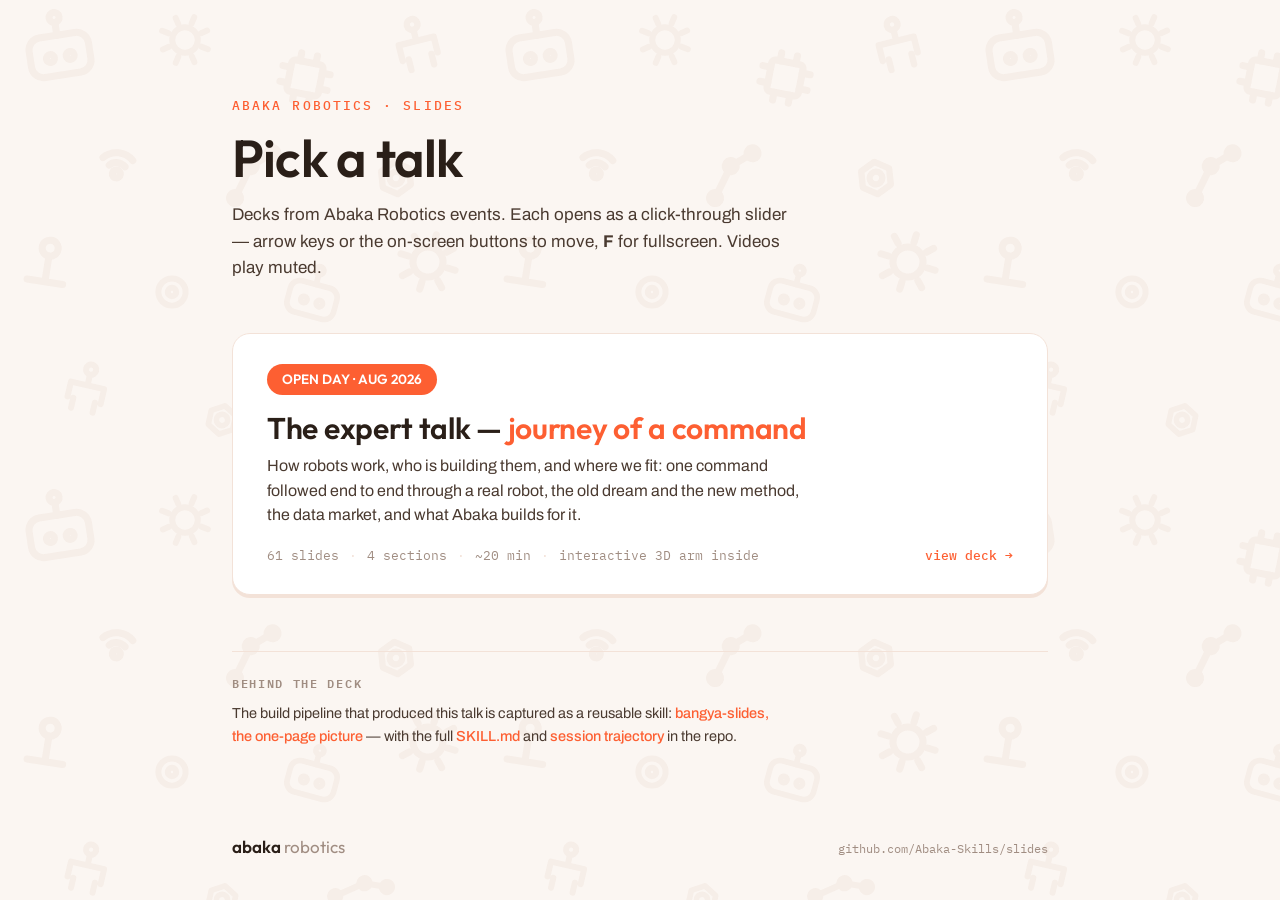
==== index.html @ cda5612f "Open Day expert-talk deck + index page + bangya-slides skill Co-Authored-By: Claude Fable 5 <noreply" ====
<!DOCTYPE html>
<html lang="en">
<head>
<meta charset="UTF-8">
<meta name="viewport" content="width=device-width, initial-scale=1.0">
<title>Abaka Robotics — Slides</title>
<link rel="stylesheet" href="https://fonts.googleapis.com/css2?family=Outfit:wght@400;500;600&family=Archivo:wght@400;500;600&family=IBM+Plex+Mono:wght@400;500;600&display=swap">
<style>
  :root {
    --bg: #fbf6f2;
    --ink: #2a1f18;
    --body: #4a3a30;
    --muted: #a08d82;
    --card: #ffffff;
    --line: #f3e2d8;
    --accent: #fd5f32;
    --ember: #c23f1b;
    --wm-svg: url("data:image/svg+xml,%3Csvg xmlns='http://www.w3.org/2000/svg' viewBox='0 0 480 480'%3E%3Cdefs%3E%3Cg id='h'%3E%3Crect x='-30' y='-20' width='60' height='40' rx='12'/%3E%3Cpath d='M0 -20V-32'/%3E%3Ccircle cx='0' cy='-38' r='5'/%3E%3Ccircle cx='-10' cy='2' r='4'/%3E%3Ccircle cx='10' cy='2' r='4'/%3E%3C/g%3E%3Cg id='g'%3E%3Ccircle r='15'/%3E%3Cpath d='M0 -29v8M0 21v8M-29 0h8M21 0h8M-20 -20l5.5 5.5M14.5 14.5l5.5 5.5M20 -20l-5.5 5.5M-14.5 14.5l-5.5 5.5'/%3E%3C/g%3E%3Cg id='c'%3E%3Cpath d='M-20 10V-8H20V10M-13 10v12M13 10v12M0 -8V-20'/%3E%3Ccircle cx='0' cy='-27' r='6'/%3E%3C/g%3E%3Cg id='r'%3E%3Cpath d='M-22 22L0 -6L24 -14'/%3E%3Ccircle cx='-22' cy='22' r='5.5'/%3E%3Ccircle cx='0' cy='-6' r='5.5'/%3E%3Ccircle cx='24' cy='-14' r='5.5'/%3E%3C/g%3E%3Cg id='n'%3E%3Cpath d='M18 0L9 15.6L-9 15.6L-18 0L-9 -15.6L9 -15.6Z'/%3E%3Ccircle r='7'/%3E%3C/g%3E%3Cg id='p'%3E%3Crect x='-16' y='-16' width='32' height='32' rx='4'/%3E%3Cpath d='M-16 -8h-8M-16 8h-8M16 -8h8M16 8h8M-8 -16v-8M8 -16v-8M-8 16v8M8 16v8'/%3E%3C/g%3E%3Cg id='e'%3E%3Ccircle r='16'/%3E%3Ccircle r='5'/%3E%3C/g%3E%3Cg id='j'%3E%3Cpath d='M-18 20H18M0 20V-6'/%3E%3Ccircle cx='0' cy='-14' r='8'/%3E%3C/g%3E%3Cg id='s'%3E%3Ccircle cx='0' cy='16' r='4'/%3E%3Cpath d='M-8 8A11.3 11.3 0 0 1 8 8M-15 1A21.2 21.2 0 0 1 15 1'/%3E%3C/g%3E%3C/defs%3E%3Cg fill='none' stroke='%23000' stroke-width='7' stroke-linecap='round' stroke-linejoin='round'%3E%3Cuse href='%23h' transform='translate(60 55) rotate(-9)'/%3E%3Cuse href='%23g' transform='translate(185 40) rotate(22) scale(.85)'/%3E%3Cuse href='%23p' transform='translate(305 78) rotate(11)'/%3E%3Cuse href='%23c' transform='translate(418 48) rotate(-14) scale(.9)'/%3E%3Cuse href='%23s' transform='translate(118 158) rotate(6)'/%3E%3Cuse href='%23r' transform='translate(252 172) rotate(-12)'/%3E%3Cuse href='%23n' transform='translate(396 178) rotate(24) scale(.9)'/%3E%3Cuse href='%23j' transform='translate(48 262) rotate(9)'/%3E%3Cuse href='%23e' transform='translate(172 292) scale(.85)'/%3E%3Cuse href='%23h' transform='translate(312 300) rotate(15) scale(.8)'/%3E%3Cuse href='%23g' transform='translate(428 262) rotate(-28)'/%3E%3Cuse href='%23c' transform='translate(86 392) rotate(13) scale(.85)'/%3E%3Cuse href='%23n' transform='translate(222 420) rotate(-18) scale(.8)'/%3E%3Cuse href='%23r' transform='translate(362 408) rotate(28) scale(.9)'/%3E%3C/g%3E%3C/svg%3E");
  }

  * { margin: 0; padding: 0; box-sizing: border-box; }
  html, body { height: 100%; }
  body {
    background: var(--bg);
    color: var(--ink);
    font-family: "Archivo", "Helvetica Neue", Arial, sans-serif;
    line-height: 1.55;
    display: flex; flex-direction: column;
  }

  /* robotic-glyph watermark, bottom layer, drifting very slowly */
  .wm-layer {
    position: fixed; inset: 0; z-index: 0; pointer-events: none;
    background: #b98a6f; opacity: .07;
    -webkit-mask-image: var(--wm-svg); mask-image: var(--wm-svg);
    -webkit-mask-size: 480px; mask-size: 480px;
    -webkit-mask-repeat: repeat; mask-repeat: repeat;
    animation: wm-drift 240s linear infinite;
  }
  @keyframes wm-drift {
    from { -webkit-mask-position: 0 0; mask-position: 0 0; }
    to   { -webkit-mask-position: 480px 480px; mask-position: 480px 480px; }
  }
  @media (prefers-reduced-motion: reduce) { .wm-layer { animation: none; } }

  .wrap {
    position: relative; z-index: 1;
    width: 100%; max-width: 880px; margin: 0 auto;
    padding: 96px 32px 48px;
    flex: 1; display: flex; flex-direction: column;
  }

  .eyebrow {
    font-family: "IBM Plex Mono", monospace;
    font-size: 13px; font-weight: 500; letter-spacing: .16em; text-transform: uppercase;
    color: var(--accent); margin-bottom: 14px;
  }
  h1 {
    font-family: "Outfit", sans-serif; font-size: 52px; font-weight: 600;
    letter-spacing: -.015em; line-height: 1.08; margin-bottom: 16px;
  }
  .lede { color: var(--body); font-size: 17px; max-width: 56ch; margin-bottom: 52px; }

  .talks { display: flex; flex-direction: column; gap: 24px; }
  a.talk {
    display: block; text-decoration: none; color: inherit;
    background: var(--card); border: 1px solid var(--line); border-radius: 18px;
    box-shadow: 0 3px 0 var(--line);
    padding: 30px 34px 28px;
    transition: transform .12s ease, box-shadow .12s ease, border-color .12s ease;
  }
  a.talk:hover {
    transform: translateY(-2px);
    border-color: var(--accent);
    box-shadow: 0 5px 0 var(--accent);
  }
  .talk .tag {
    display: inline-block; background: var(--accent); color: #fff;
    border-radius: 999px; font-family: "Outfit", sans-serif;
    font-weight: 600; font-size: 13.5px; padding: 5px 15px; margin-bottom: 16px;
  }
  .talk h2 {
    font-family: "Outfit", sans-serif; font-size: 30px; font-weight: 600;
    letter-spacing: -.01em; line-height: 1.15; margin-bottom: 8px;
  }
  .talk h2 b { color: var(--accent); font-weight: 600; }
  .talk p { color: var(--body); font-size: 16px; max-width: 60ch; margin-bottom: 18px; }
  .talk .meta {
    font-family: "IBM Plex Mono", monospace; font-size: 12.5px; color: var(--muted);
    display: flex; gap: 10px; flex-wrap: wrap; align-items: center;
  }
  .talk .meta i { font-style: normal; color: var(--line); }
  .talk .meta .go { color: var(--accent); font-weight: 500; margin-left: auto; }

  .aside { margin-top: 56px; border-top: 1px solid var(--line); padding-top: 22px; }
  .aside h3 {
    font-family: "IBM Plex Mono", monospace; font-size: 12px; font-weight: 600;
    letter-spacing: .14em; text-transform: uppercase; color: var(--muted);
    margin-bottom: 10px;
  }
  .aside p { color: var(--body); font-size: 14.5px; max-width: 68ch; }
  .aside a { color: var(--accent); font-weight: 500; text-decoration: none; }
  .aside a:hover { text-decoration: underline; }

  footer {
    position: relative; z-index: 1;
    max-width: 880px; width: 100%; margin: 0 auto; padding: 28px 32px 40px;
    display: flex; justify-content: space-between; align-items: baseline;
  }
  footer .wm { font-family: "Outfit", sans-serif; font-size: 17px; font-weight: 600; }
  footer .wm span { color: var(--muted); font-weight: 400; }
  footer .idx { font-family: "IBM Plex Mono", monospace; font-size: 12px; color: var(--muted); }

  @media (max-width: 560px) {
    .wrap { padding-top: 64px; }
    h1 { font-size: 38px; }
    .talk h2 { font-size: 24px; }
  }
</style>
</head>
<body>
<div class="wm-layer"></div>
<div class="wrap">
  <header>
    <div class="eyebrow">abaka robotics · slides</div>
    <h1>Pick a talk</h1>
    <p class="lede">Decks from Abaka Robotics events. Each opens as a click-through slider —
      arrow keys or the on-screen buttons to move, <b>F</b> for fullscreen. Videos play muted.</p>
  </header>

  <div class="talks">
    <a class="talk" href="expert-talk/">
      <span class="tag">OPEN DAY · AUG 2026</span>
      <h2>The expert talk — <b>journey of a command</b></h2>
      <p>How robots work, who is building them, and where we fit: one command followed
        end to end through a real robot, the old dream and the new method, the data market,
        and what Abaka builds for it.</p>
      <span class="meta">61 slides <i>·</i> 4 sections <i>·</i> ~20 min <i>·</i> interactive 3D arm inside
        <span class="go">view deck →</span></span>
    </a>
  </div>

  <div class="aside">
    <h3>Behind the deck</h3>
    <p>The build pipeline that produced this talk is captured as a reusable skill:
      <a href="skills/bangya-slides/bangya-slides-pipeline.html">bangya-slides, the one-page picture</a> —
      with the full <a href="https://github.com/Abaka-Skills/slides/blob/main/skills/bangya-slides/SKILL.md">SKILL.md</a>
      and <a href="https://github.com/Abaka-Skills/slides/blob/main/skills/bangya-slides/TRAJECTORY.md">session trajectory</a> in the repo.</p>
  </div>
</div>

<footer>
  <span class="wm">abaka <span>robotics</span></span>
  <span class="idx">github.com/Abaka-Skills/slides</span>
</footer>
</body>
</html>
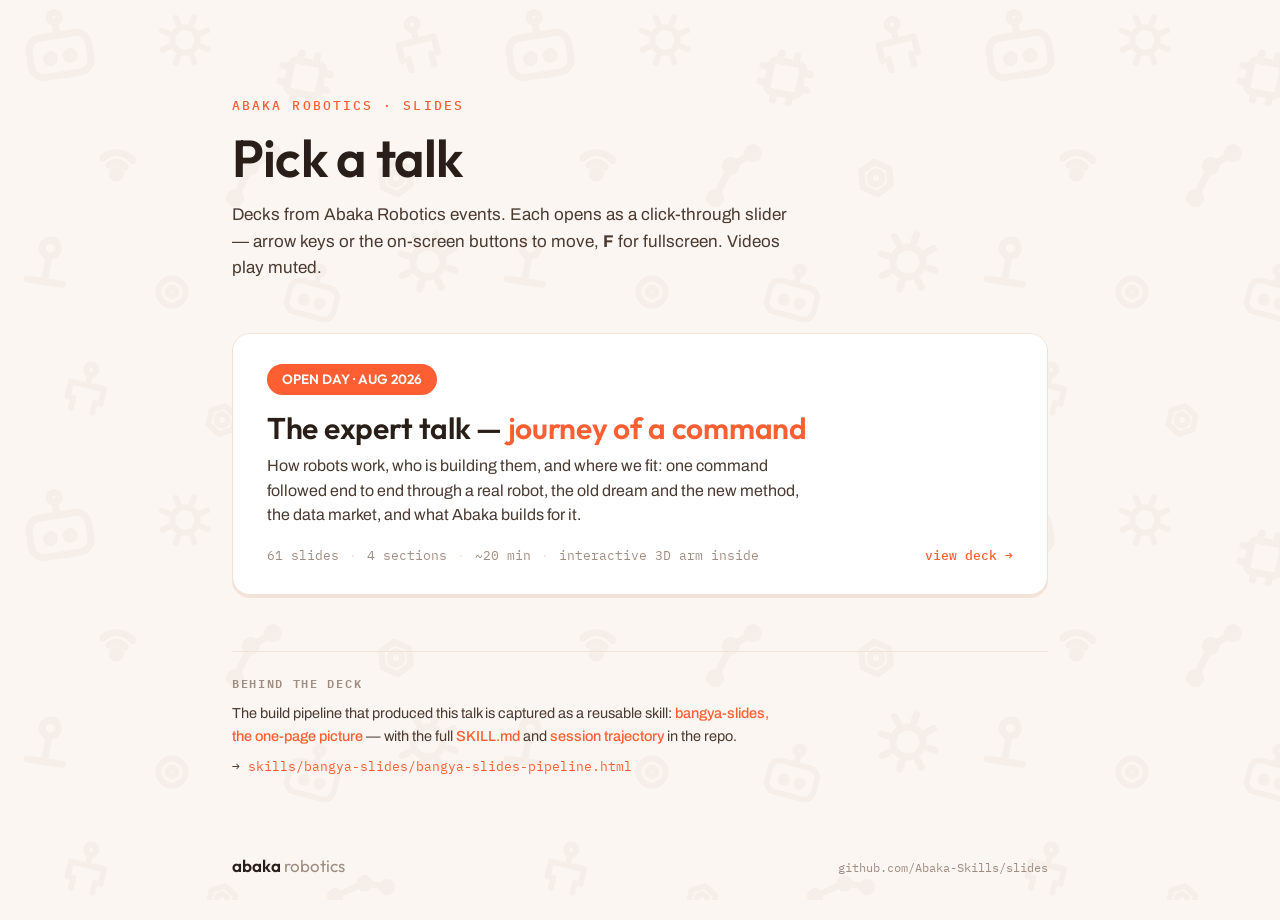
==== commit 0808d2f9: "index: show explicit URL for the bangya-slides pipeline page Co-Authored-By: Claude Fable 5 <noreply" ====
--- a/index.html
+++ b/index.html
@@ -101,6 +101,8 @@
   .aside p { color: var(--body); font-size: 14.5px; max-width: 68ch; }
   .aside a { color: var(--accent); font-weight: 500; text-decoration: none; }
   .aside a:hover { text-decoration: underline; }
+  .aside .url { font-family: "IBM Plex Mono", monospace; font-size: 13px; margin-top: 10px; }
+  .aside .url a { font-weight: 400; }
 
   footer {
     position: relative; z-index: 1;
@@ -146,6 +148,7 @@
       <a href="skills/bangya-slides/bangya-slides-pipeline.html">bangya-slides, the one-page picture</a> —
       with the full <a href="https://github.com/Abaka-Skills/slides/blob/main/skills/bangya-slides/SKILL.md">SKILL.md</a>
       and <a href="https://github.com/Abaka-Skills/slides/blob/main/skills/bangya-slides/TRAJECTORY.md">session trajectory</a> in the repo.</p>
+    <p class="url">→ <a href="skills/bangya-slides/bangya-slides-pipeline.html">skills/bangya-slides/bangya-slides-pipeline.html</a></p>
   </div>
 </div>
 
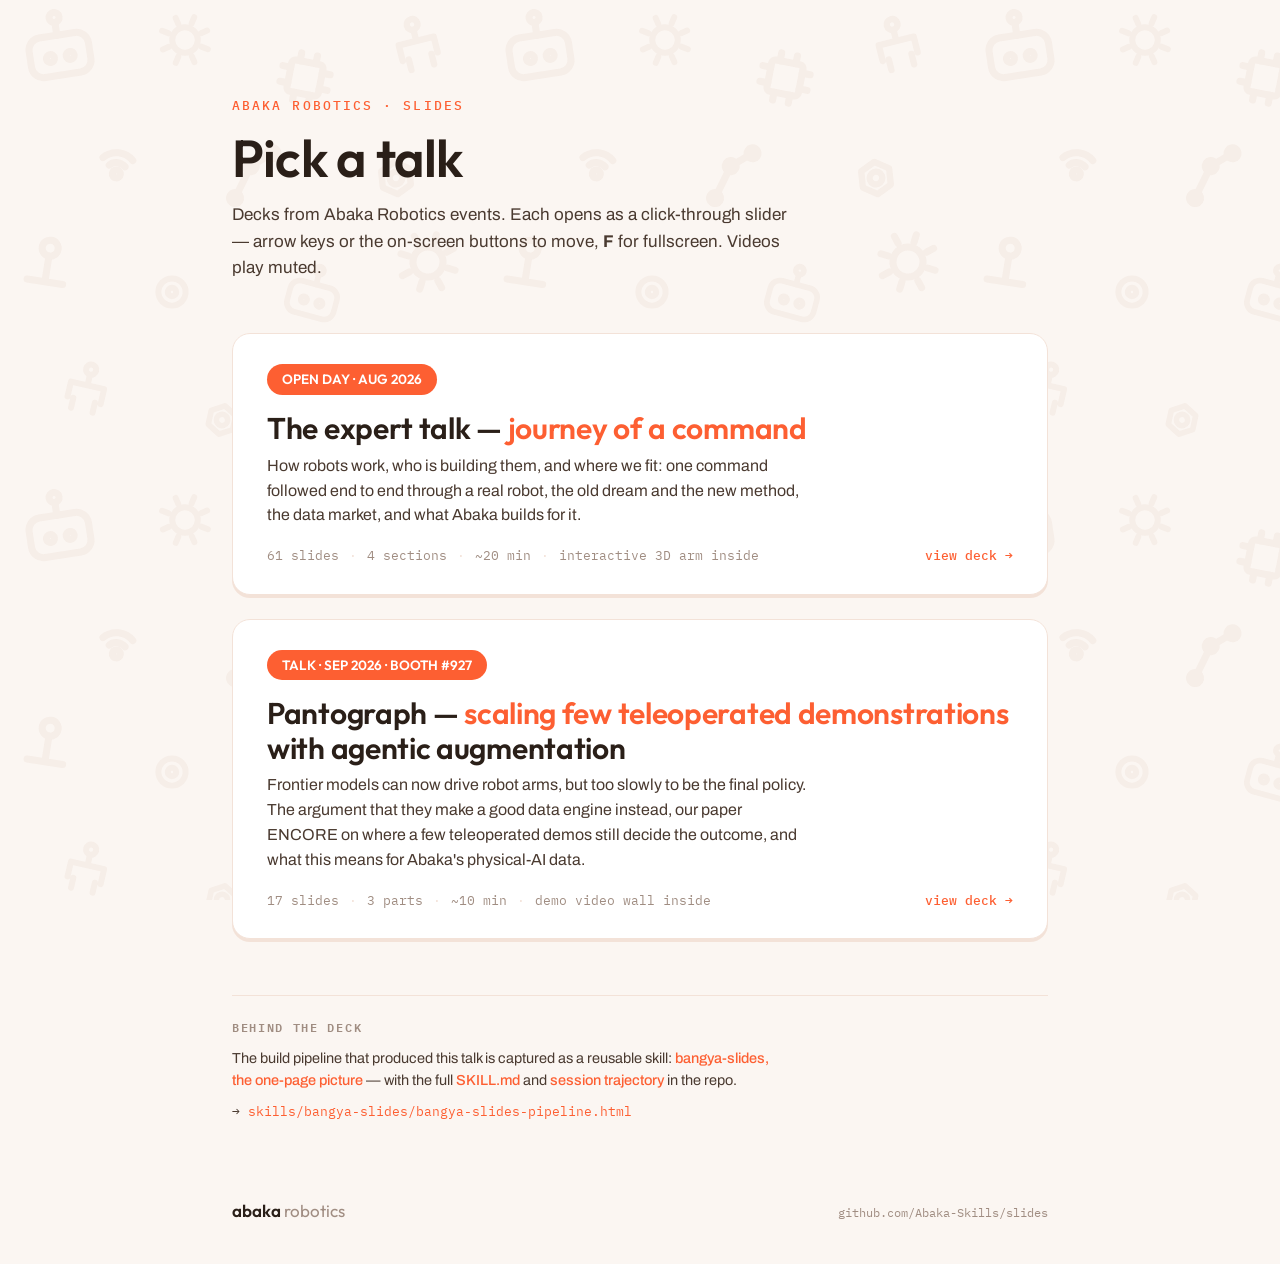
==== commit b1dbb091: "Pantograph talk deck + landing-page card Adds pantograph/: the 17-slide talk "Pantograph: Scaling fe" ====
--- a/index.html
+++ b/index.html
@@ -140,6 +140,15 @@
       <span class="meta">61 slides <i>·</i> 4 sections <i>·</i> ~20 min <i>·</i> interactive 3D arm inside
         <span class="go">view deck →</span></span>
     </a>
+    <a class="talk" href="pantograph/">
+      <span class="tag">TALK · SEP 2026 · BOOTH #927</span>
+      <h2>Pantograph — <b>scaling few teleoperated demonstrations</b> with agentic augmentation</h2>
+      <p>Frontier models can now drive robot arms, but too slowly to be the final policy.
+        The argument that they make a good data engine instead, our paper ENCORE on where a few
+        teleoperated demos still decide the outcome, and what this means for Abaka's physical-AI data.</p>
+      <span class="meta">17 slides <i>·</i> 3 parts <i>·</i> ~10 min <i>·</i> demo video wall inside
+        <span class="go">view deck →</span></span>
+    </a>
   </div>
 
   <div class="aside">
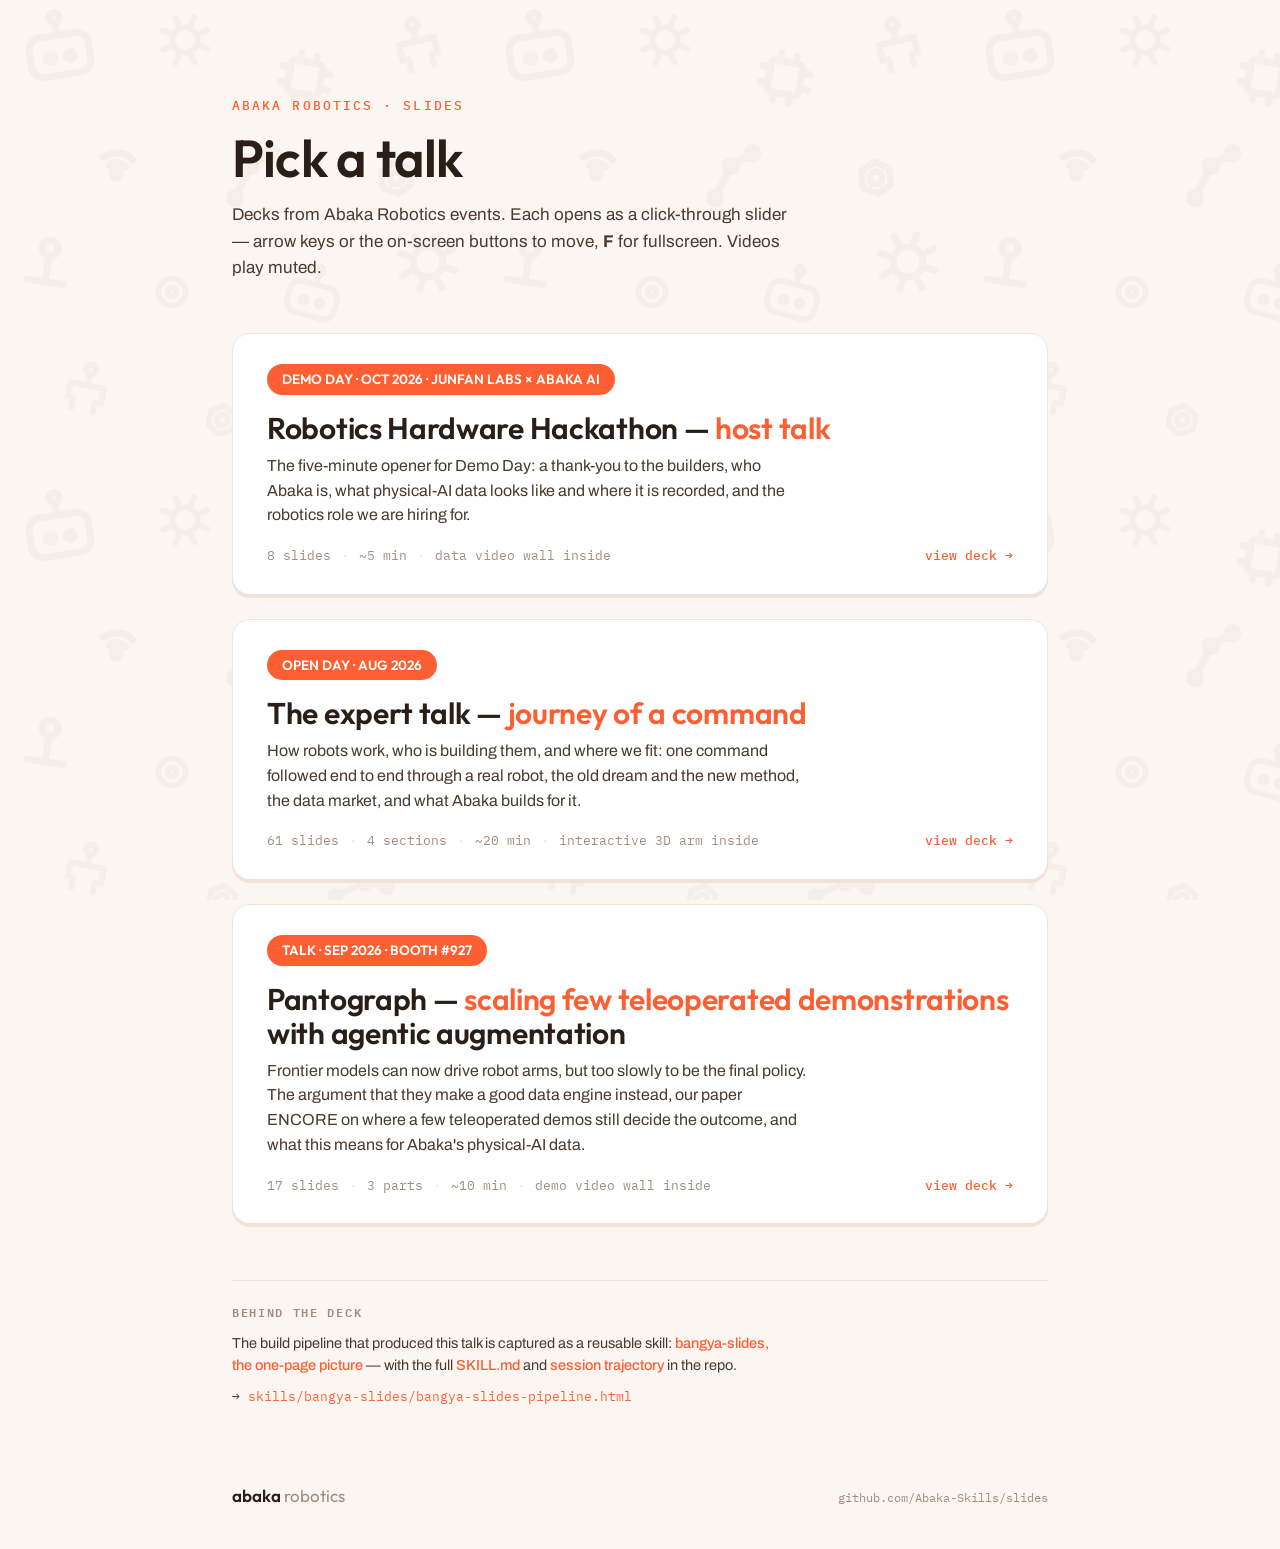
==== commit ed2e3be6: "Add Demo Day host talk deck Five-minute opener for the Junfan Labs x Abaka AI Robotics Hardware Hack" ====
--- a/index.html
+++ b/index.html
@@ -131,6 +131,14 @@
   </header>
 
   <div class="talks">
+    <a class="talk" href="demo-day/">
+      <span class="tag">DEMO DAY · OCT 2026 · JUNFAN LABS × ABAKA AI</span>
+      <h2>Robotics Hardware Hackathon — <b>host talk</b></h2>
+      <p>The five-minute opener for Demo Day: a thank-you to the builders, who Abaka is,
+        what physical-AI data looks like and where it is recorded, and the robotics role we are hiring for.</p>
+      <span class="meta">8 slides <i>·</i> ~5 min <i>·</i> data video wall inside
+        <span class="go">view deck →</span></span>
+    </a>
     <a class="talk" href="expert-talk/">
       <span class="tag">OPEN DAY · AUG 2026</span>
       <h2>The expert talk — <b>journey of a command</b></h2>
